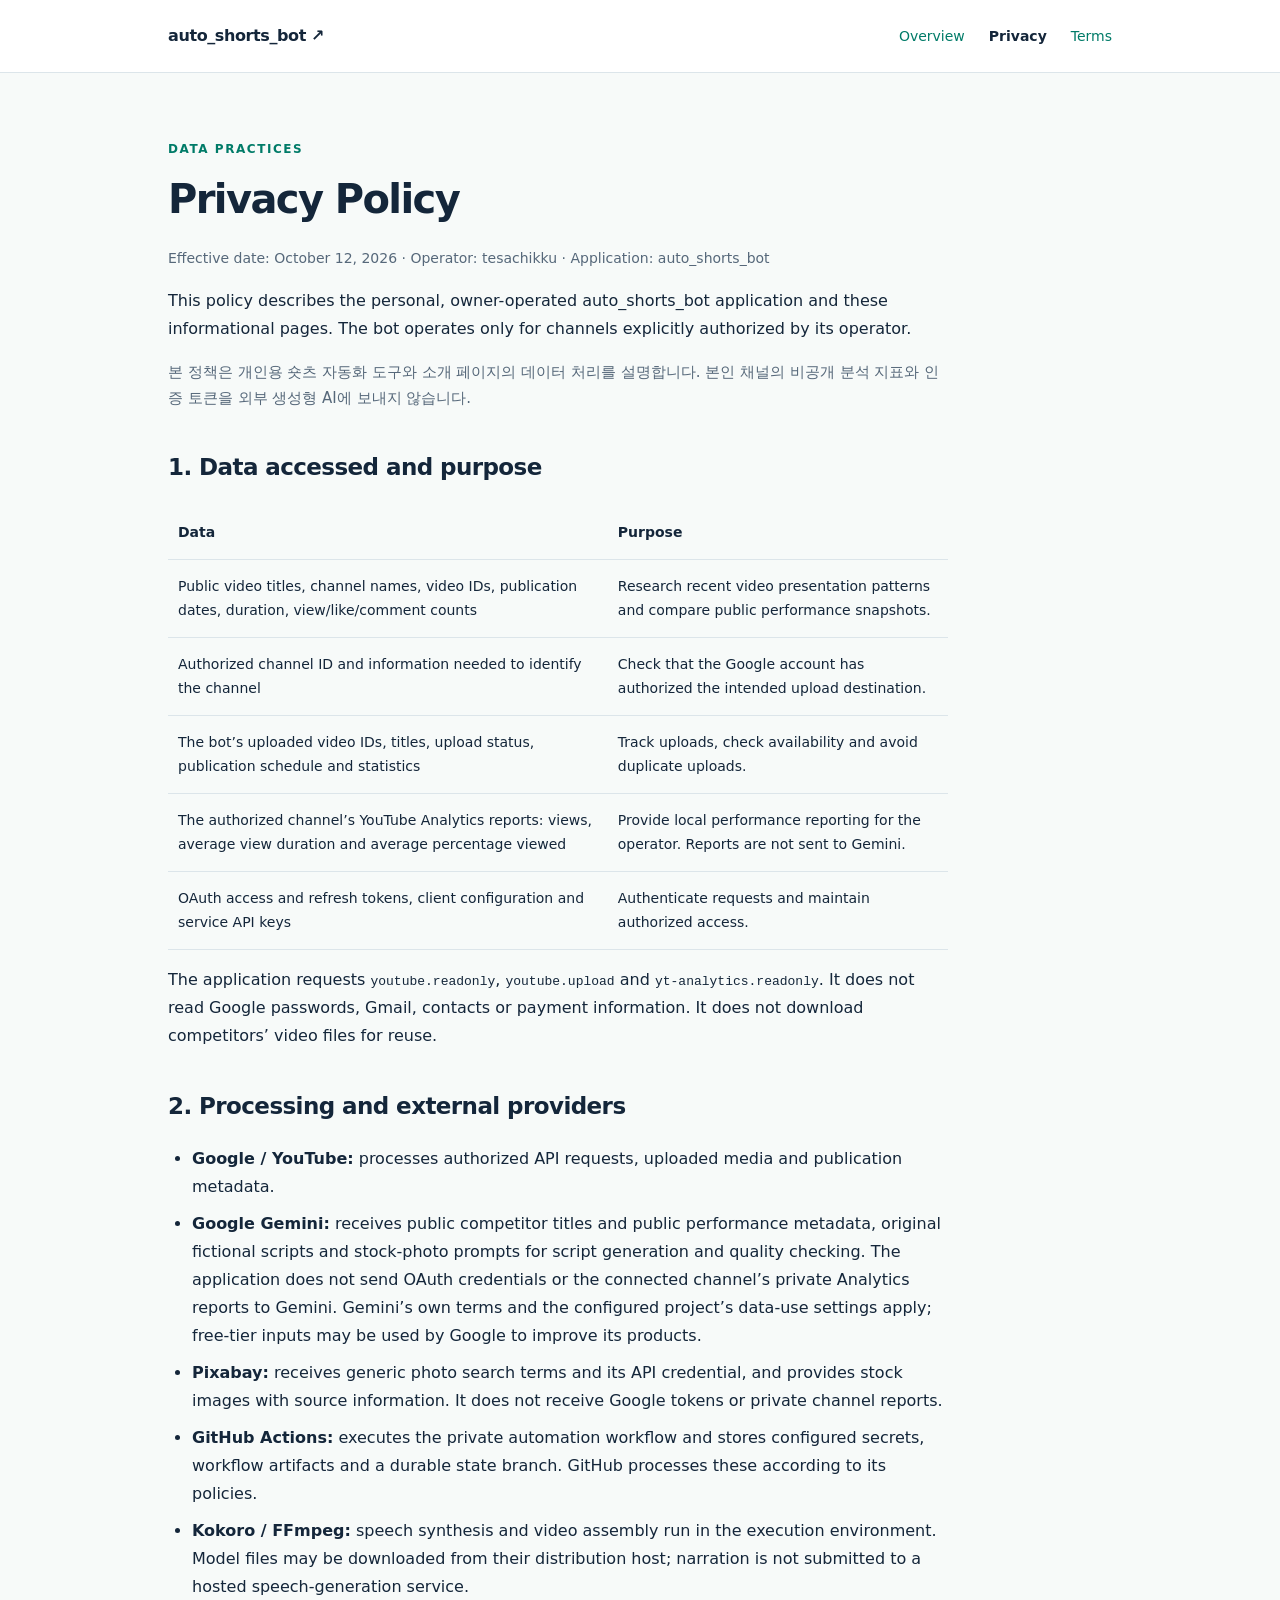
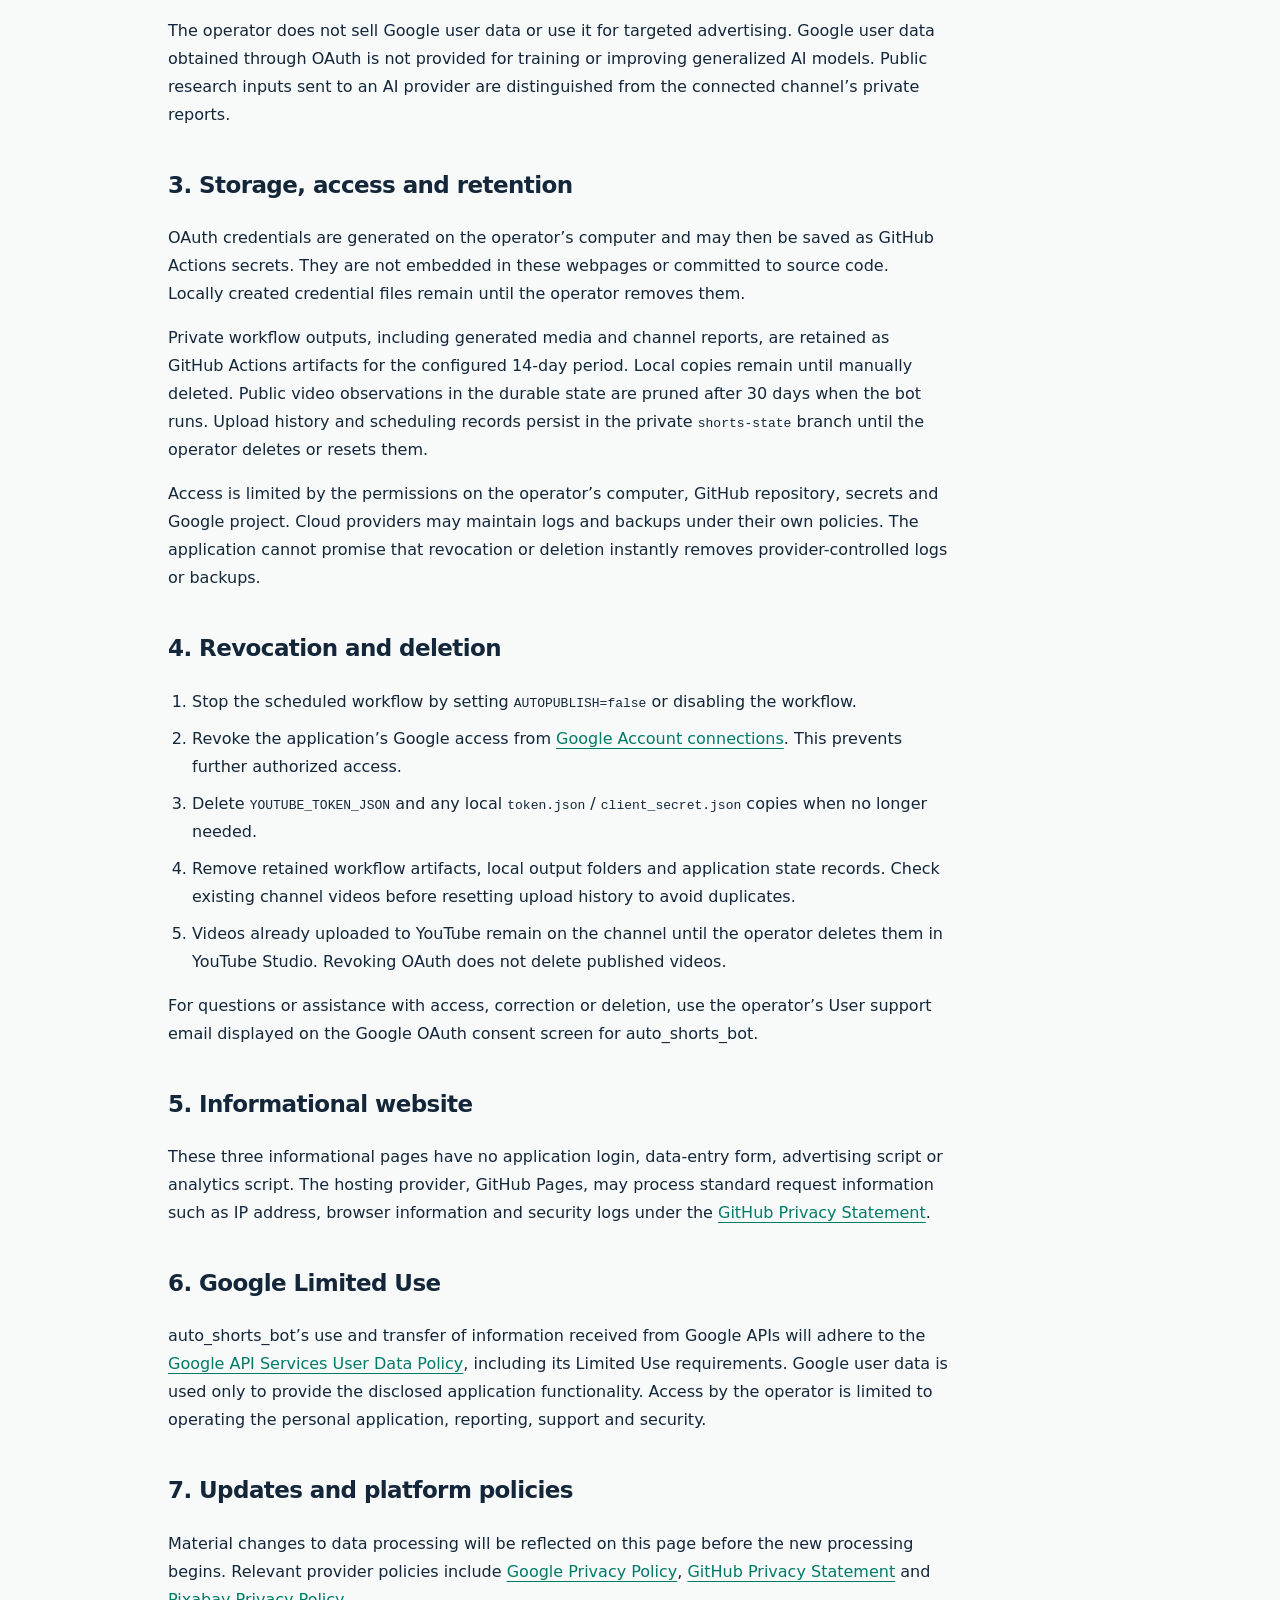
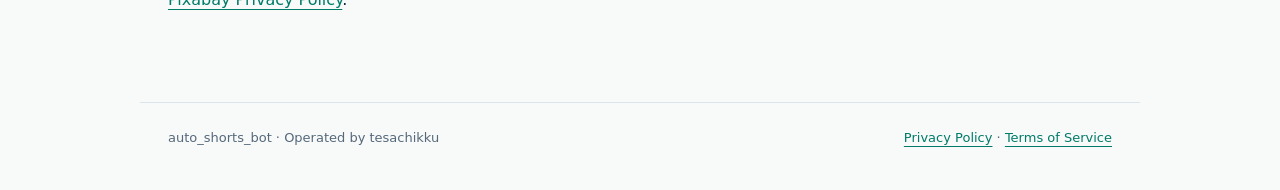
==== privacy.html @ 2e3d3d54 "Publish standalone homepage privacy policy and terms" ====
<!doctype html><html lang="en"><head><meta charset="utf-8"><meta name="viewport" content="width=device-width, initial-scale=1"><title>Privacy Policy | auto_shorts_bot</title><meta name="description" content="How auto_shorts_bot accesses, processes, stores, shares and deletes Google and YouTube data."><meta name="robots" content="noindex,follow"><link rel="canonical" href="https://tesachikku.github.io/auto-shorts-pages/privacy.html"><link rel="stylesheet" href="style.css"></head><body><header><div class="bar"><a class="brand" href="index.html">auto_shorts_bot<span aria-hidden="true"> ↗</span></a><nav aria-label="Main navigation"><a href="index.html">Overview</a><a href="privacy.html" aria-current="page">Privacy</a><a href="terms.html">Terms</a></nav></div></header><main><article class="doc"><div class="label">Data practices</div><h1>Privacy Policy</h1><p class="meta">Effective date: October 12, 2026 · Operator: tesachikku · Application: auto_shorts_bot</p><p>This policy describes the personal, owner-operated auto_shorts_bot application and these informational pages. The bot operates only for channels explicitly authorized by its operator.</p><p class="korean" lang="ko">본 정책은 개인용 숏츠 자동화 도구와 소개 페이지의 데이터 처리를 설명합니다. 본인 채널의 비공개 분석 지표와 인증 토큰을 외부 생성형 AI에 보내지 않습니다.</p><h2>1. Data accessed and purpose</h2><table><thead><tr><th>Data</th><th>Purpose</th></tr></thead><tbody><tr><td>Public video titles, channel names, video IDs, publication dates, duration, view/like/comment counts</td><td>Research recent video presentation patterns and compare public performance snapshots.</td></tr><tr><td>Authorized channel ID and information needed to identify the channel</td><td>Check that the Google account has authorized the intended upload destination.</td></tr><tr><td>The bot’s uploaded video IDs, titles, upload status, publication schedule and statistics</td><td>Track uploads, check availability and avoid duplicate uploads.</td></tr><tr><td>The authorized channel’s YouTube Analytics reports: views, average view duration and average percentage viewed</td><td>Provide local performance reporting for the operator. Reports are not sent to Gemini.</td></tr><tr><td>OAuth access and refresh tokens, client configuration and service API keys</td><td>Authenticate requests and maintain authorized access.</td></tr></tbody></table><p>The application requests <code>youtube.readonly</code>, <code>youtube.upload</code> and <code>yt-analytics.readonly</code>. It does not read Google passwords, Gmail, contacts or payment information. It does not download competitors’ video files for reuse.</p><h2>2. Processing and external providers</h2><ul><li><strong>Google / YouTube:</strong> processes authorized API requests, uploaded media and publication metadata.</li><li><strong>Google Gemini:</strong> receives public competitor titles and public performance metadata, original fictional scripts and stock-photo prompts for script generation and quality checking. The application does not send OAuth credentials or the connected channel’s private Analytics reports to Gemini. Gemini’s own terms and the configured project’s data-use settings apply; free-tier inputs may be used by Google to improve its products.</li><li><strong>Pixabay:</strong> receives generic photo search terms and its API credential, and provides stock images with source information. It does not receive Google tokens or private channel reports.</li><li><strong>GitHub Actions:</strong> executes the private automation workflow and stores configured secrets, workflow artifacts and a durable state branch. GitHub processes these according to its policies.</li><li><strong>Kokoro / FFmpeg:</strong> speech synthesis and video assembly run in the execution environment. Model files may be downloaded from their distribution host; narration is not submitted to a hosted speech-generation service.</li></ul><p>The operator does not sell Google user data or use it for targeted advertising. Google user data obtained through OAuth is not provided for training or improving generalized AI models. Public research inputs sent to an AI provider are distinguished from the connected channel’s private reports.</p><h2>3. Storage, access and retention</h2><p>OAuth credentials are generated on the operator’s computer and may then be saved as GitHub Actions secrets. They are not embedded in these webpages or committed to source code. Locally created credential files remain until the operator removes them.</p><p>Private workflow outputs, including generated media and channel reports, are retained as GitHub Actions artifacts for the configured 14-day period. Local copies remain until manually deleted. Public video observations in the durable state are pruned after 30 days when the bot runs. Upload history and scheduling records persist in the private <code>shorts-state</code> branch until the operator deletes or resets them.</p><p>Access is limited by the permissions on the operator’s computer, GitHub repository, secrets and Google project. Cloud providers may maintain logs and backups under their own policies. The application cannot promise that revocation or deletion instantly removes provider-controlled logs or backups.</p><h2>4. Revocation and deletion</h2><ol><li>Stop the scheduled workflow by setting <code>AUTOPUBLISH=false</code> or disabling the workflow.</li><li>Revoke the application’s Google access from <a href="https://myaccount.google.com/connections">Google Account connections</a>. This prevents further authorized access.</li><li>Delete <code>YOUTUBE_TOKEN_JSON</code> and any local <code>token.json</code> / <code>client_secret.json</code> copies when no longer needed.</li><li>Remove retained workflow artifacts, local output folders and application state records. Check existing channel videos before resetting upload history to avoid duplicates.</li><li>Videos already uploaded to YouTube remain on the channel until the operator deletes them in YouTube Studio. Revoking OAuth does not delete published videos.</li></ol><p>For questions or assistance with access, correction or deletion, use the operator’s User support email displayed on the Google OAuth consent screen for auto_shorts_bot.</p><h2>5. Informational website</h2><p>These three informational pages have no application login, data-entry form, advertising script or analytics script. The hosting provider, GitHub Pages, may process standard request information such as IP address, browser information and security logs under the <a href="https://docs.github.com/en/site-policy/privacy-policies/github-general-privacy-statement">GitHub Privacy Statement</a>.</p><h2>6. Google Limited Use</h2><p>auto_shorts_bot’s use and transfer of information received from Google APIs will adhere to the <a href="https://developers.google.com/terms/api-services-user-data-policy">Google API Services User Data Policy</a>, including its Limited Use requirements. Google user data is used only to provide the disclosed application functionality. Access by the operator is limited to operating the personal application, reporting, support and security.</p><h2>7. Updates and platform policies</h2><p>Material changes to data processing will be reflected on this page before the new processing begins. Relevant provider policies include <a href="https://policies.google.com/privacy">Google Privacy Policy</a>, <a href="https://docs.github.com/en/site-policy/privacy-policies/github-general-privacy-statement">GitHub Privacy Statement</a> and <a href="https://pixabay.com/service/privacy/">Pixabay Privacy Policy</a>.</p></article></main><footer><span>auto_shorts_bot · Operated by tesachikku</span><span><a href="privacy.html">Privacy Policy</a> · <a href="terms.html">Terms of Service</a></span></footer></body></html>
---- style.css ----
:root{color-scheme:light;--ink:#14263a;--muted:#56687a;--line:#dce5ea;--accent:#007b68;--bg:#f7faf9}*{box-sizing:border-box}body{margin:0;font-family:Inter,system-ui,-apple-system,BlinkMacSystemFont,"Segoe UI",sans-serif;color:var(--ink);background:var(--bg);line-height:1.75}a{color:var(--accent);text-underline-offset:4px}a:focus-visible{outline:3px solid #007b68;outline-offset:5px}header{border-bottom:1px solid var(--line);background:white}.bar{max-width:1000px;margin:auto;padding:22px 28px;display:flex;align-items:center;gap:28px;justify-content:space-between}.brand{font-weight:760;letter-spacing:-.025em;text-decoration:none;color:var(--ink)}nav{display:flex;flex-wrap:wrap;gap:24px;font-size:14px}nav a{text-decoration:none}nav a[aria-current=page]{font-weight:750;color:var(--ink)}main{max-width:1000px;margin:auto;padding:66px 28px 72px}.label{color:var(--accent);font-size:12px;letter-spacing:.13em;text-transform:uppercase;font-weight:750}h1{font-size:clamp(32px,5vw,54px);line-height:1.15;letter-spacing:-.04em;margin:16px 0 24px}h2{font-size:23px;letter-spacing:-.025em;margin-top:36px}h3{font-size:18px;margin:0 0 12px}.lede{max-width:740px;font-size:20px;color:var(--muted)}.panel{background:white;border:1px solid var(--line);border-radius:18px;padding:28px;margin-top:30px}.grid{display:grid;grid-template-columns:repeat(3,1fr);gap:20px;margin-top:30px}.grid .panel{margin:0}.step{font-family:ui-monospace,monospace;font-size:12px;color:var(--accent);margin-bottom:18px}.doc{max-width:780px}.doc h1{font-size:40px}.meta{font-size:14px;color:var(--muted)}.note{border-left:3px solid var(--accent);padding-left:18px;color:var(--muted)}.actions{display:flex;gap:24px;flex-wrap:wrap;margin-top:26px}table{border-collapse:collapse;width:100%;font-size:14px}th,td{text-align:left;vertical-align:top;padding:14px 10px;border-bottom:1px solid var(--line)}th{font-weight:700}ul,ol{padding-left:24px}li{margin:9px 0}footer{border-top:1px solid var(--line);max-width:1000px;margin:auto;padding:24px 28px 40px;color:var(--muted);font-size:13px;display:flex;justify-content:space-between;gap:24px;flex-wrap:wrap}.korean{font-size:15px;color:var(--muted)}@media(max-width:660px){.bar{align-items:flex-start;flex-direction:column;gap:12px}main{padding-top:38px}.grid{grid-template-columns:1fr}.panel{padding:22px}.lede{font-size:18px}table{font-size:12px}th,td{padding:12px 6px}}
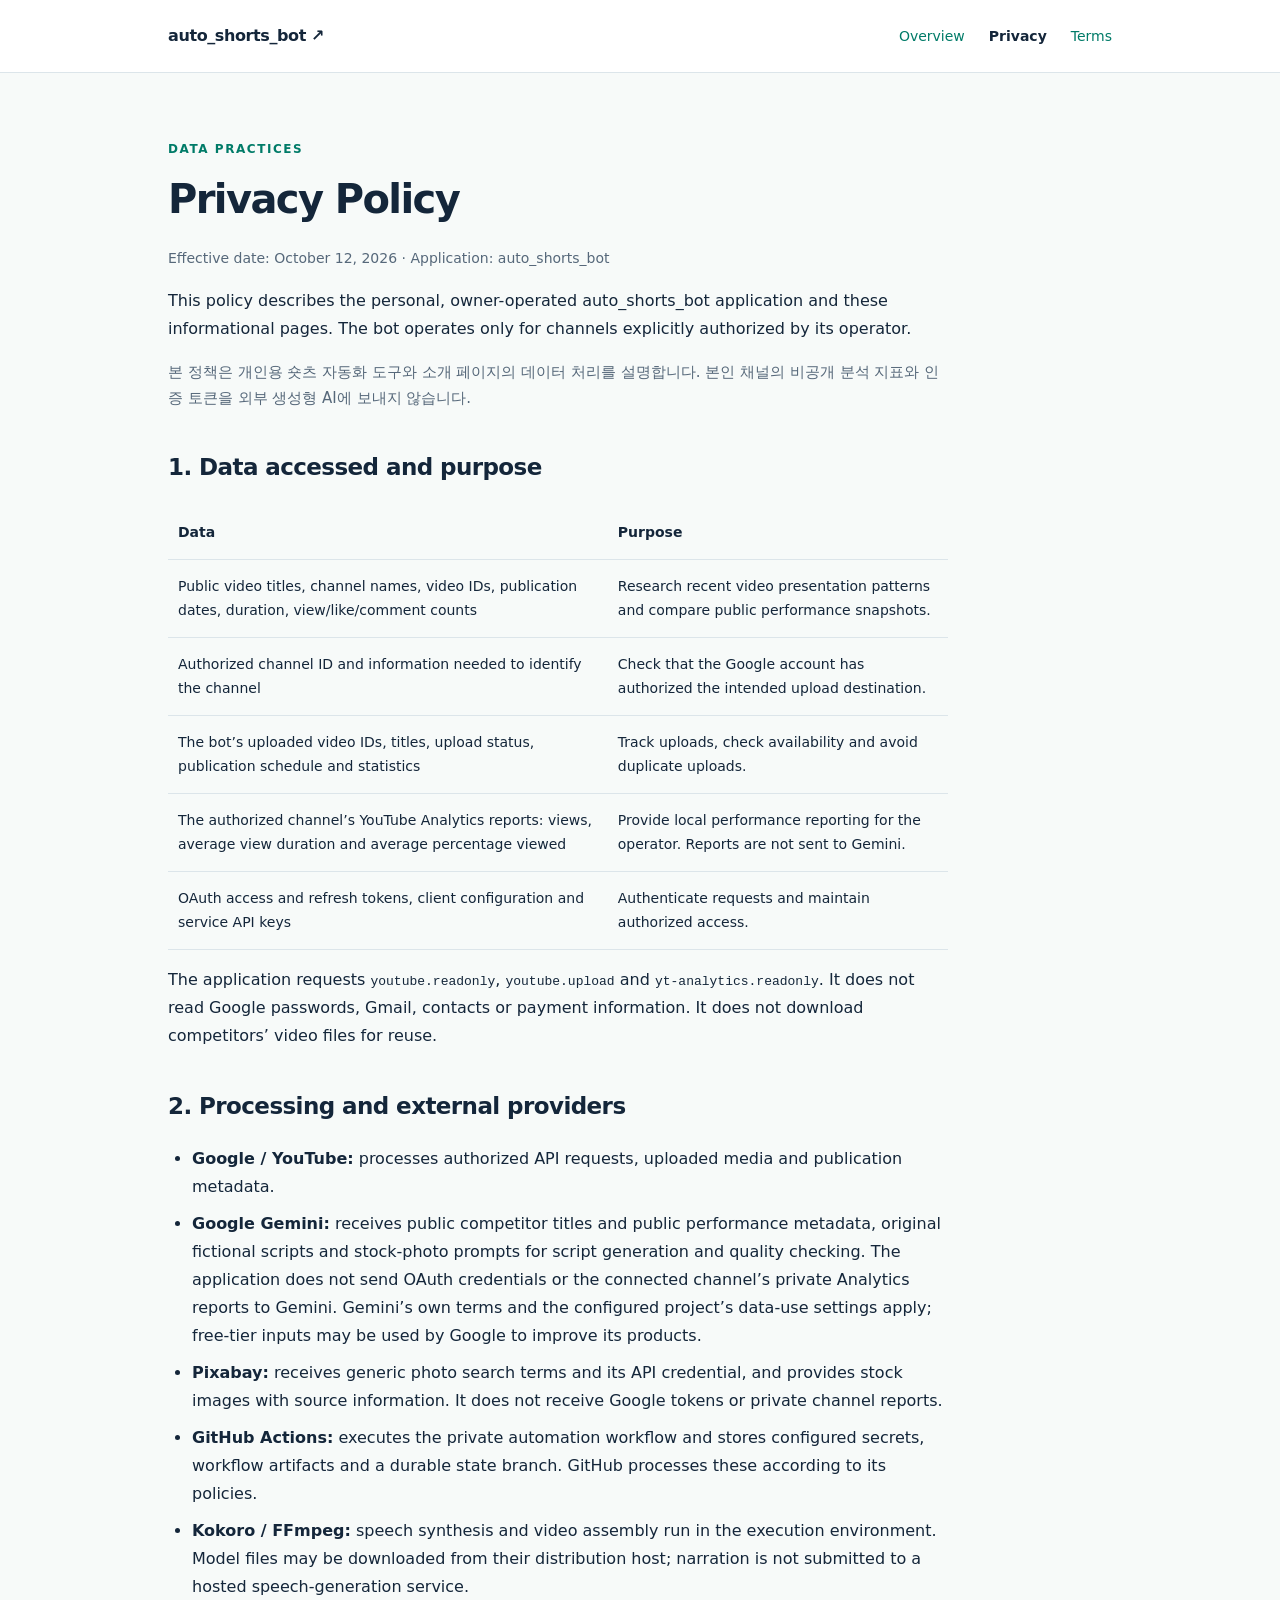
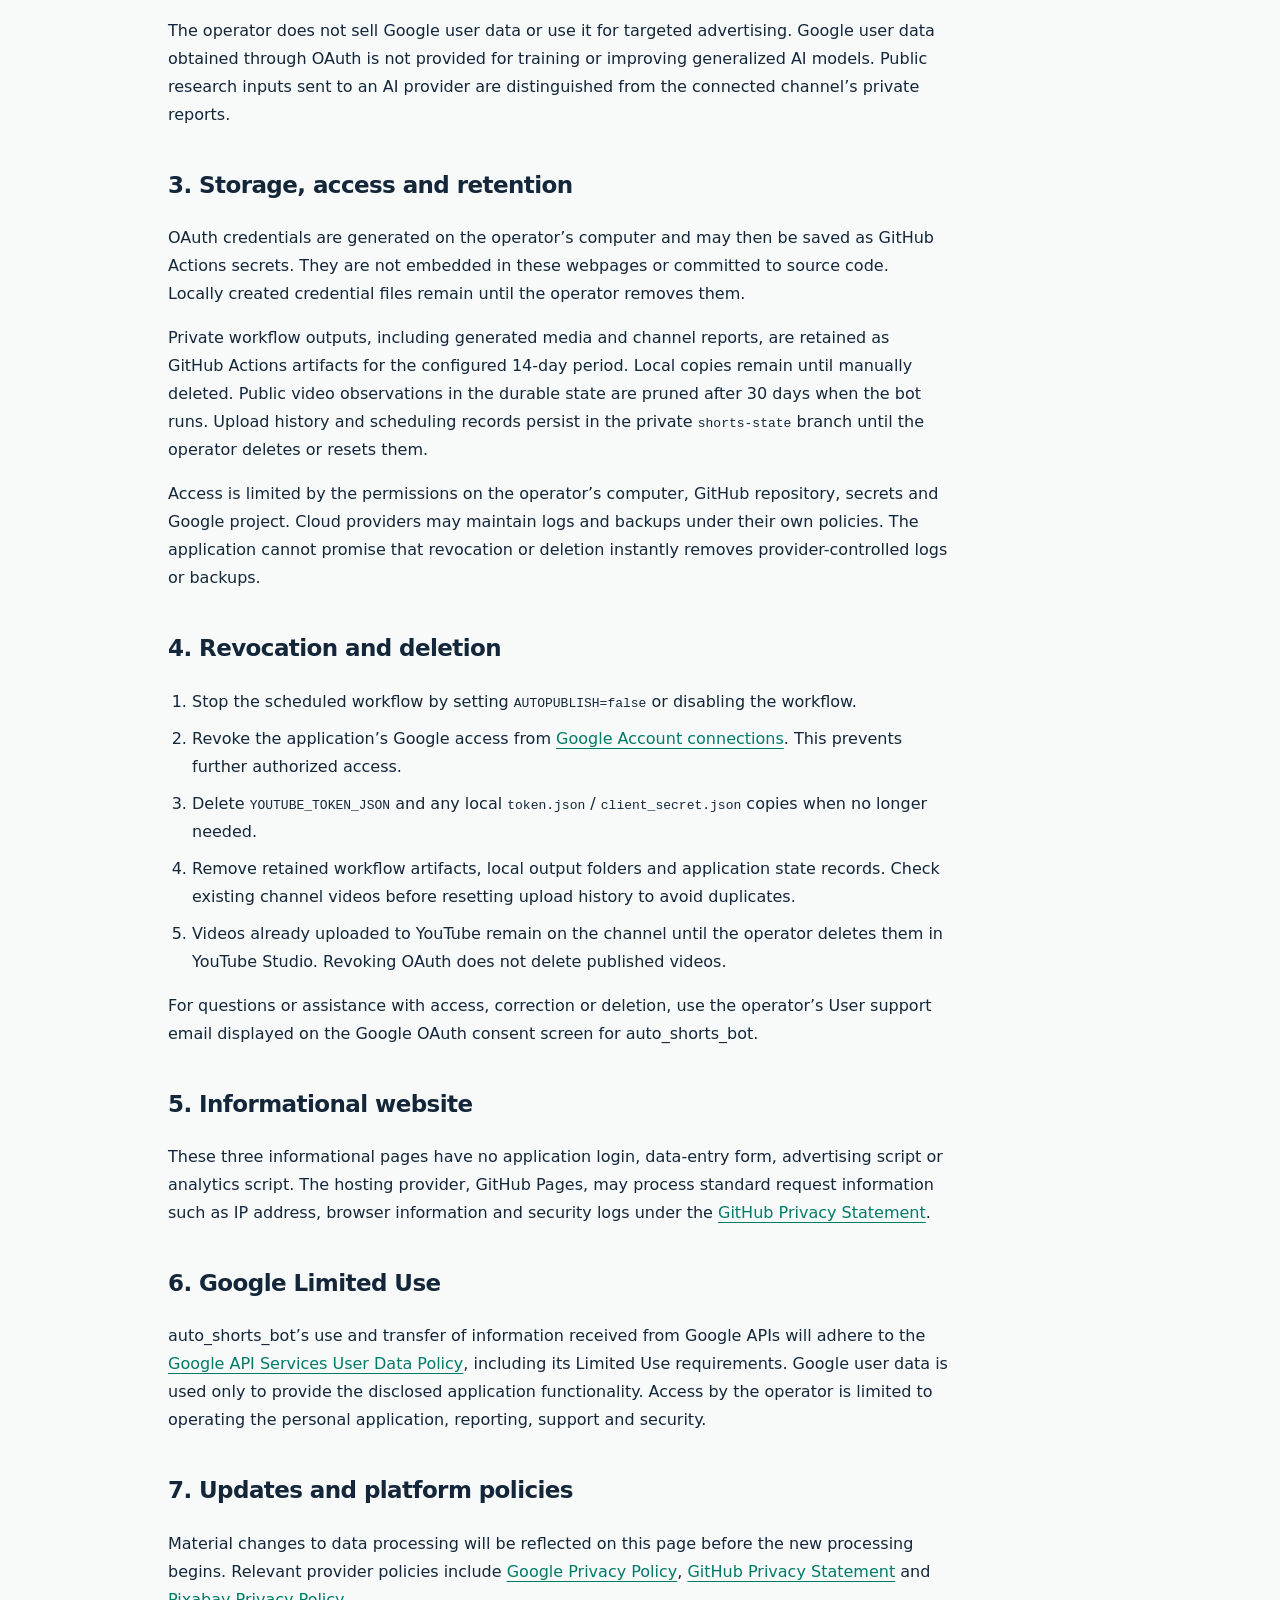
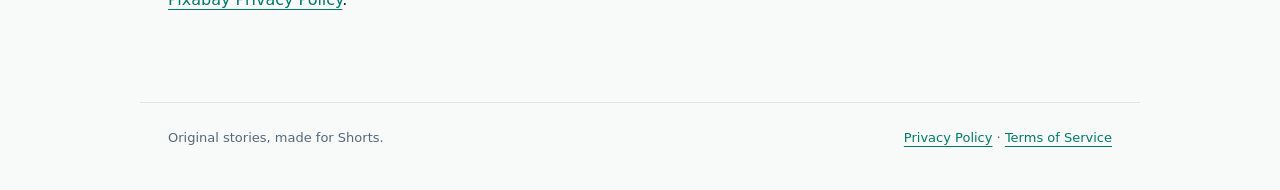
==== commit cb440f81: "Replace account handle with simple editorial branding" ====
--- a/privacy.html
+++ b/privacy.html
@@ -1 +1 @@
-<!doctype html><html lang="en"><head><meta charset="utf-8"><meta name="viewport" content="width=device-width, initial-scale=1"><title>Privacy Policy | auto_shorts_bot</title><meta name="description" content="How auto_shorts_bot accesses, processes, stores, shares and deletes Google and YouTube data."><meta name="robots" content="noindex,follow"><link rel="canonical" href="https://tesachikku.github.io/auto-shorts-pages/privacy.html"><link rel="stylesheet" href="style.css"></head><body><header><div class="bar"><a class="brand" href="index.html">auto_shorts_bot<span aria-hidden="true"> ↗</span></a><nav aria-label="Main navigation"><a href="index.html">Overview</a><a href="privacy.html" aria-current="page">Privacy</a><a href="terms.html">Terms</a></nav></div></header><main><article class="doc"><div class="label">Data practices</div><h1>Privacy Policy</h1><p class="meta">Effective date: October 12, 2026 · Operator: tesachikku · Application: auto_shorts_bot</p><p>This policy describes the personal, owner-operated auto_shorts_bot application and these informational pages. The bot operates only for channels explicitly authorized by its operator.</p><p class="korean" lang="ko">본 정책은 개인용 숏츠 자동화 도구와 소개 페이지의 데이터 처리를 설명합니다. 본인 채널의 비공개 분석 지표와 인증 토큰을 외부 생성형 AI에 보내지 않습니다.</p><h2>1. Data accessed and purpose</h2><table><thead><tr><th>Data</th><th>Purpose</th></tr></thead><tbody><tr><td>Public video titles, channel names, video IDs, publication dates, duration, view/like/comment counts</td><td>Research recent video presentation patterns and compare public performance snapshots.</td></tr><tr><td>Authorized channel ID and information needed to identify the channel</td><td>Check that the Google account has authorized the intended upload destination.</td></tr><tr><td>The bot’s uploaded video IDs, titles, upload status, publication schedule and statistics</td><td>Track uploads, check availability and avoid duplicate uploads.</td></tr><tr><td>The authorized channel’s YouTube Analytics reports: views, average view duration and average percentage viewed</td><td>Provide local performance reporting for the operator. Reports are not sent to Gemini.</td></tr><tr><td>OAuth access and refresh tokens, client configuration and service API keys</td><td>Authenticate requests and maintain authorized access.</td></tr></tbody></table><p>The application requests <code>youtube.readonly</code>, <code>youtube.upload</code> and <code>yt-analytics.readonly</code>. It does not read Google passwords, Gmail, contacts or payment information. It does not download competitors’ video files for reuse.</p><h2>2. Processing and external providers</h2><ul><li><strong>Google / YouTube:</strong> processes authorized API requests, uploaded media and publication metadata.</li><li><strong>Google Gemini:</strong> receives public competitor titles and public performance metadata, original fictional scripts and stock-photo prompts for script generation and quality checking. The application does not send OAuth credentials or the connected channel’s private Analytics reports to Gemini. Gemini’s own terms and the configured project’s data-use settings apply; free-tier inputs may be used by Google to improve its products.</li><li><strong>Pixabay:</strong> receives generic photo search terms and its API credential, and provides stock images with source information. It does not receive Google tokens or private channel reports.</li><li><strong>GitHub Actions:</strong> executes the private automation workflow and stores configured secrets, workflow artifacts and a durable state branch. GitHub processes these according to its policies.</li><li><strong>Kokoro / FFmpeg:</strong> speech synthesis and video assembly run in the execution environment. Model files may be downloaded from their distribution host; narration is not submitted to a hosted speech-generation service.</li></ul><p>The operator does not sell Google user data or use it for targeted advertising. Google user data obtained through OAuth is not provided for training or improving generalized AI models. Public research inputs sent to an AI provider are distinguished from the connected channel’s private reports.</p><h2>3. Storage, access and retention</h2><p>OAuth credentials are generated on the operator’s computer and may then be saved as GitHub Actions secrets. They are not embedded in these webpages or committed to source code. Locally created credential files remain until the operator removes them.</p><p>Private workflow outputs, including generated media and channel reports, are retained as GitHub Actions artifacts for the configured 14-day period. Local copies remain until manually deleted. Public video observations in the durable state are pruned after 30 days when the bot runs. Upload history and scheduling records persist in the private <code>shorts-state</code> branch until the operator deletes or resets them.</p><p>Access is limited by the permissions on the operator’s computer, GitHub repository, secrets and Google project. Cloud providers may maintain logs and backups under their own policies. The application cannot promise that revocation or deletion instantly removes provider-controlled logs or backups.</p><h2>4. Revocation and deletion</h2><ol><li>Stop the scheduled workflow by setting <code>AUTOPUBLISH=false</code> or disabling the workflow.</li><li>Revoke the application’s Google access from <a href="https://myaccount.google.com/connections">Google Account connections</a>. This prevents further authorized access.</li><li>Delete <code>YOUTUBE_TOKEN_JSON</code> and any local <code>token.json</code> / <code>client_secret.json</code> copies when no longer needed.</li><li>Remove retained workflow artifacts, local output folders and application state records. Check existing channel videos before resetting upload history to avoid duplicates.</li><li>Videos already uploaded to YouTube remain on the channel until the operator deletes them in YouTube Studio. Revoking OAuth does not delete published videos.</li></ol><p>For questions or assistance with access, correction or deletion, use the operator’s User support email displayed on the Google OAuth consent screen for auto_shorts_bot.</p><h2>5. Informational website</h2><p>These three informational pages have no application login, data-entry form, advertising script or analytics script. The hosting provider, GitHub Pages, may process standard request information such as IP address, browser information and security logs under the <a href="https://docs.github.com/en/site-policy/privacy-policies/github-general-privacy-statement">GitHub Privacy Statement</a>.</p><h2>6. Google Limited Use</h2><p>auto_shorts_bot’s use and transfer of information received from Google APIs will adhere to the <a href="https://developers.google.com/terms/api-services-user-data-policy">Google API Services User Data Policy</a>, including its Limited Use requirements. Google user data is used only to provide the disclosed application functionality. Access by the operator is limited to operating the personal application, reporting, support and security.</p><h2>7. Updates and platform policies</h2><p>Material changes to data processing will be reflected on this page before the new processing begins. Relevant provider policies include <a href="https://policies.google.com/privacy">Google Privacy Policy</a>, <a href="https://docs.github.com/en/site-policy/privacy-policies/github-general-privacy-statement">GitHub Privacy Statement</a> and <a href="https://pixabay.com/service/privacy/">Pixabay Privacy Policy</a>.</p></article></main><footer><span>auto_shorts_bot · Operated by tesachikku</span><span><a href="privacy.html">Privacy Policy</a> · <a href="terms.html">Terms of Service</a></span></footer></body></html>+<!doctype html><html lang="en"><head><meta charset="utf-8"><meta name="viewport" content="width=device-width, initial-scale=1"><title>Privacy Policy | auto_shorts_bot</title><meta name="description" content="How auto_shorts_bot accesses, processes, stores, shares and deletes Google and YouTube data."><meta name="robots" content="noindex,follow"><link rel="canonical" href="https://tesachikku.github.io/auto-shorts-pages/privacy.html"><link rel="stylesheet" href="style.css"></head><body><header><div class="bar"><a class="brand" href="index.html">auto_shorts_bot<span aria-hidden="true"> ↗</span></a><nav aria-label="Main navigation"><a href="index.html">Overview</a><a href="privacy.html" aria-current="page">Privacy</a><a href="terms.html">Terms</a></nav></div></header><main><article class="doc"><div class="label">Data practices</div><h1>Privacy Policy</h1><p class="meta">Effective date: October 12, 2026 · Application: auto_shorts_bot</p><p>This policy describes the personal, owner-operated auto_shorts_bot application and these informational pages. The bot operates only for channels explicitly authorized by its operator.</p><p class="korean" lang="ko">본 정책은 개인용 숏츠 자동화 도구와 소개 페이지의 데이터 처리를 설명합니다. 본인 채널의 비공개 분석 지표와 인증 토큰을 외부 생성형 AI에 보내지 않습니다.</p><h2>1. Data accessed and purpose</h2><table><thead><tr><th>Data</th><th>Purpose</th></tr></thead><tbody><tr><td>Public video titles, channel names, video IDs, publication dates, duration, view/like/comment counts</td><td>Research recent video presentation patterns and compare public performance snapshots.</td></tr><tr><td>Authorized channel ID and information needed to identify the channel</td><td>Check that the Google account has authorized the intended upload destination.</td></tr><tr><td>The bot’s uploaded video IDs, titles, upload status, publication schedule and statistics</td><td>Track uploads, check availability and avoid duplicate uploads.</td></tr><tr><td>The authorized channel’s YouTube Analytics reports: views, average view duration and average percentage viewed</td><td>Provide local performance reporting for the operator. Reports are not sent to Gemini.</td></tr><tr><td>OAuth access and refresh tokens, client configuration and service API keys</td><td>Authenticate requests and maintain authorized access.</td></tr></tbody></table><p>The application requests <code>youtube.readonly</code>, <code>youtube.upload</code> and <code>yt-analytics.readonly</code>. It does not read Google passwords, Gmail, contacts or payment information. It does not download competitors’ video files for reuse.</p><h2>2. Processing and external providers</h2><ul><li><strong>Google / YouTube:</strong> processes authorized API requests, uploaded media and publication metadata.</li><li><strong>Google Gemini:</strong> receives public competitor titles and public performance metadata, original fictional scripts and stock-photo prompts for script generation and quality checking. The application does not send OAuth credentials or the connected channel’s private Analytics reports to Gemini. Gemini’s own terms and the configured project’s data-use settings apply; free-tier inputs may be used by Google to improve its products.</li><li><strong>Pixabay:</strong> receives generic photo search terms and its API credential, and provides stock images with source information. It does not receive Google tokens or private channel reports.</li><li><strong>GitHub Actions:</strong> executes the private automation workflow and stores configured secrets, workflow artifacts and a durable state branch. GitHub processes these according to its policies.</li><li><strong>Kokoro / FFmpeg:</strong> speech synthesis and video assembly run in the execution environment. Model files may be downloaded from their distribution host; narration is not submitted to a hosted speech-generation service.</li></ul><p>The operator does not sell Google user data or use it for targeted advertising. Google user data obtained through OAuth is not provided for training or improving generalized AI models. Public research inputs sent to an AI provider are distinguished from the connected channel’s private reports.</p><h2>3. Storage, access and retention</h2><p>OAuth credentials are generated on the operator’s computer and may then be saved as GitHub Actions secrets. They are not embedded in these webpages or committed to source code. Locally created credential files remain until the operator removes them.</p><p>Private workflow outputs, including generated media and channel reports, are retained as GitHub Actions artifacts for the configured 14-day period. Local copies remain until manually deleted. Public video observations in the durable state are pruned after 30 days when the bot runs. Upload history and scheduling records persist in the private <code>shorts-state</code> branch until the operator deletes or resets them.</p><p>Access is limited by the permissions on the operator’s computer, GitHub repository, secrets and Google project. Cloud providers may maintain logs and backups under their own policies. The application cannot promise that revocation or deletion instantly removes provider-controlled logs or backups.</p><h2>4. Revocation and deletion</h2><ol><li>Stop the scheduled workflow by setting <code>AUTOPUBLISH=false</code> or disabling the workflow.</li><li>Revoke the application’s Google access from <a href="https://myaccount.google.com/connections">Google Account connections</a>. This prevents further authorized access.</li><li>Delete <code>YOUTUBE_TOKEN_JSON</code> and any local <code>token.json</code> / <code>client_secret.json</code> copies when no longer needed.</li><li>Remove retained workflow artifacts, local output folders and application state records. Check existing channel videos before resetting upload history to avoid duplicates.</li><li>Videos already uploaded to YouTube remain on the channel until the operator deletes them in YouTube Studio. Revoking OAuth does not delete published videos.</li></ol><p>For questions or assistance with access, correction or deletion, use the operator’s User support email displayed on the Google OAuth consent screen for auto_shorts_bot.</p><h2>5. Informational website</h2><p>These three informational pages have no application login, data-entry form, advertising script or analytics script. The hosting provider, GitHub Pages, may process standard request information such as IP address, browser information and security logs under the <a href="https://docs.github.com/en/site-policy/privacy-policies/github-general-privacy-statement">GitHub Privacy Statement</a>.</p><h2>6. Google Limited Use</h2><p>auto_shorts_bot’s use and transfer of information received from Google APIs will adhere to the <a href="https://developers.google.com/terms/api-services-user-data-policy">Google API Services User Data Policy</a>, including its Limited Use requirements. Google user data is used only to provide the disclosed application functionality. Access by the operator is limited to operating the personal application, reporting, support and security.</p><h2>7. Updates and platform policies</h2><p>Material changes to data processing will be reflected on this page before the new processing begins. Relevant provider policies include <a href="https://policies.google.com/privacy">Google Privacy Policy</a>, <a href="https://docs.github.com/en/site-policy/privacy-policies/github-general-privacy-statement">GitHub Privacy Statement</a> and <a href="https://pixabay.com/service/privacy/">Pixabay Privacy Policy</a>.</p></article></main><footer><span>Original stories, made for Shorts.</span><span><a href="privacy.html">Privacy Policy</a> · <a href="terms.html">Terms of Service</a></span></footer></body></html>
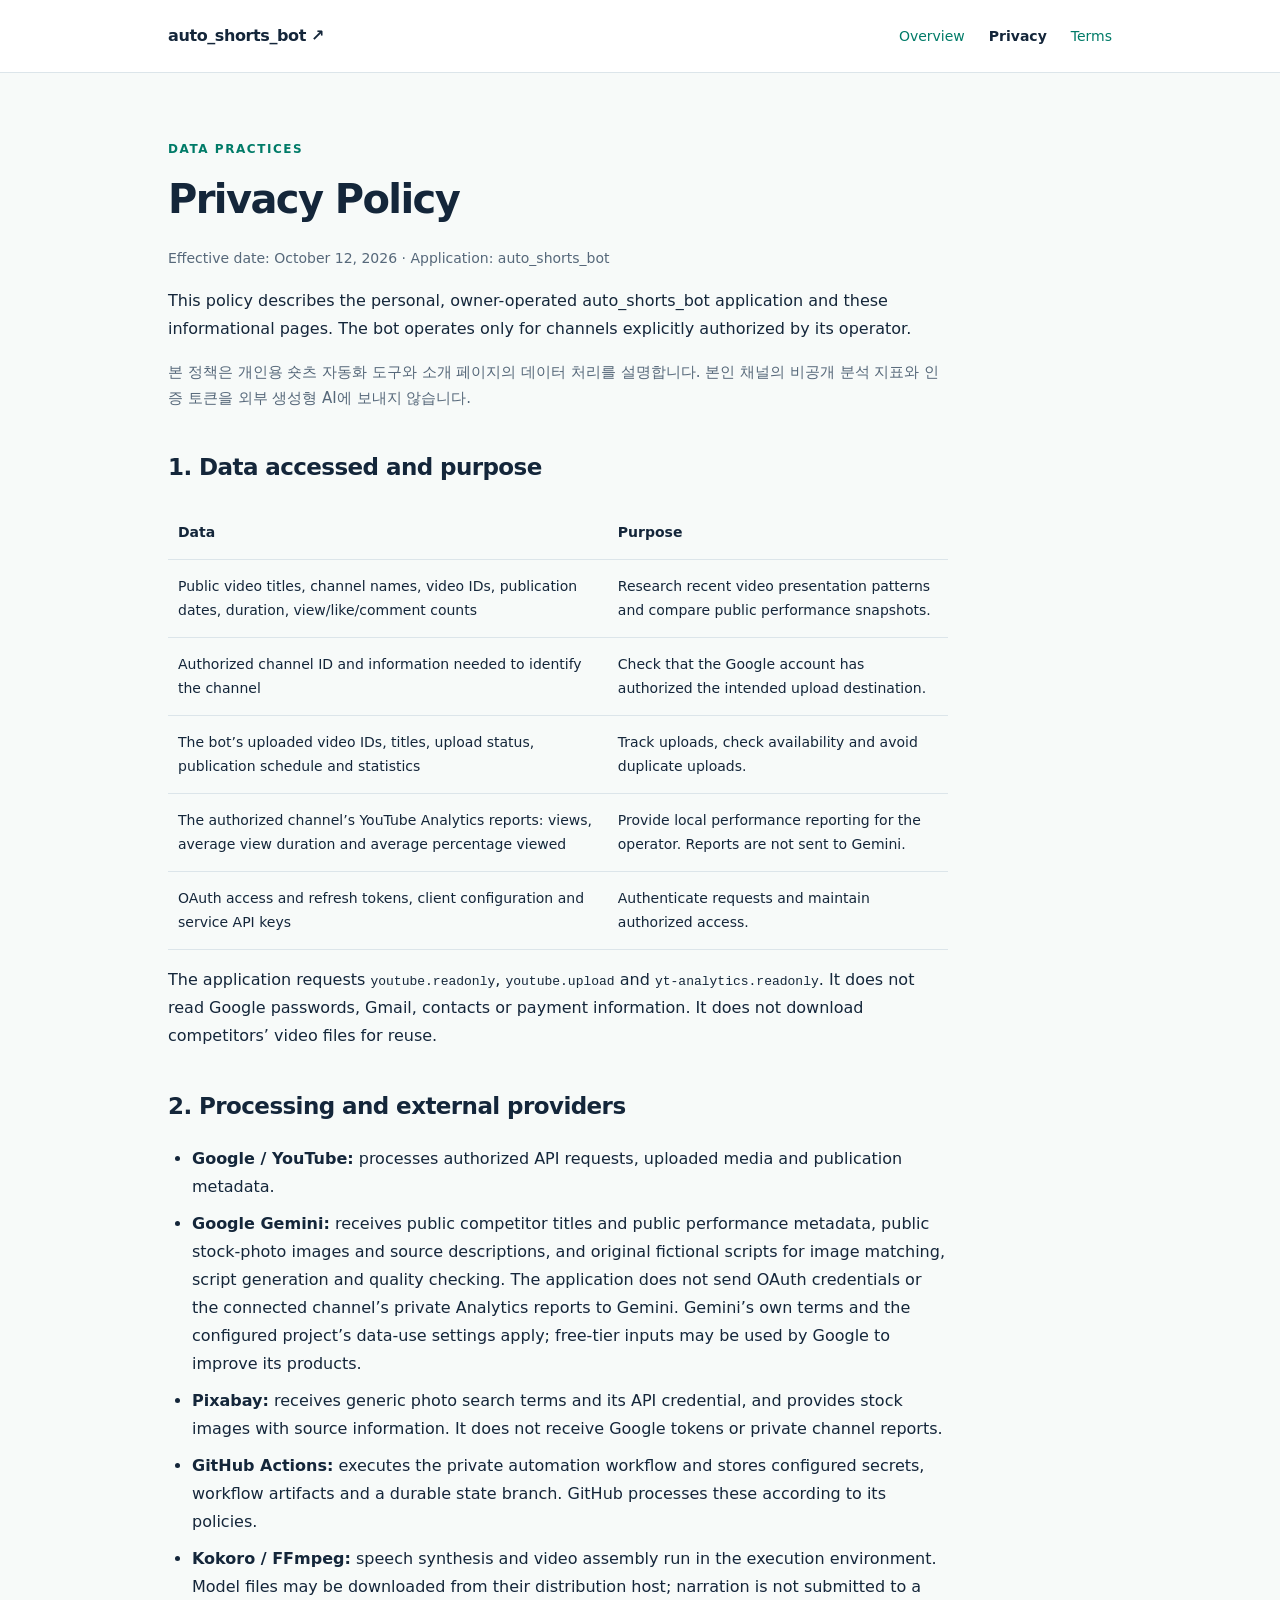
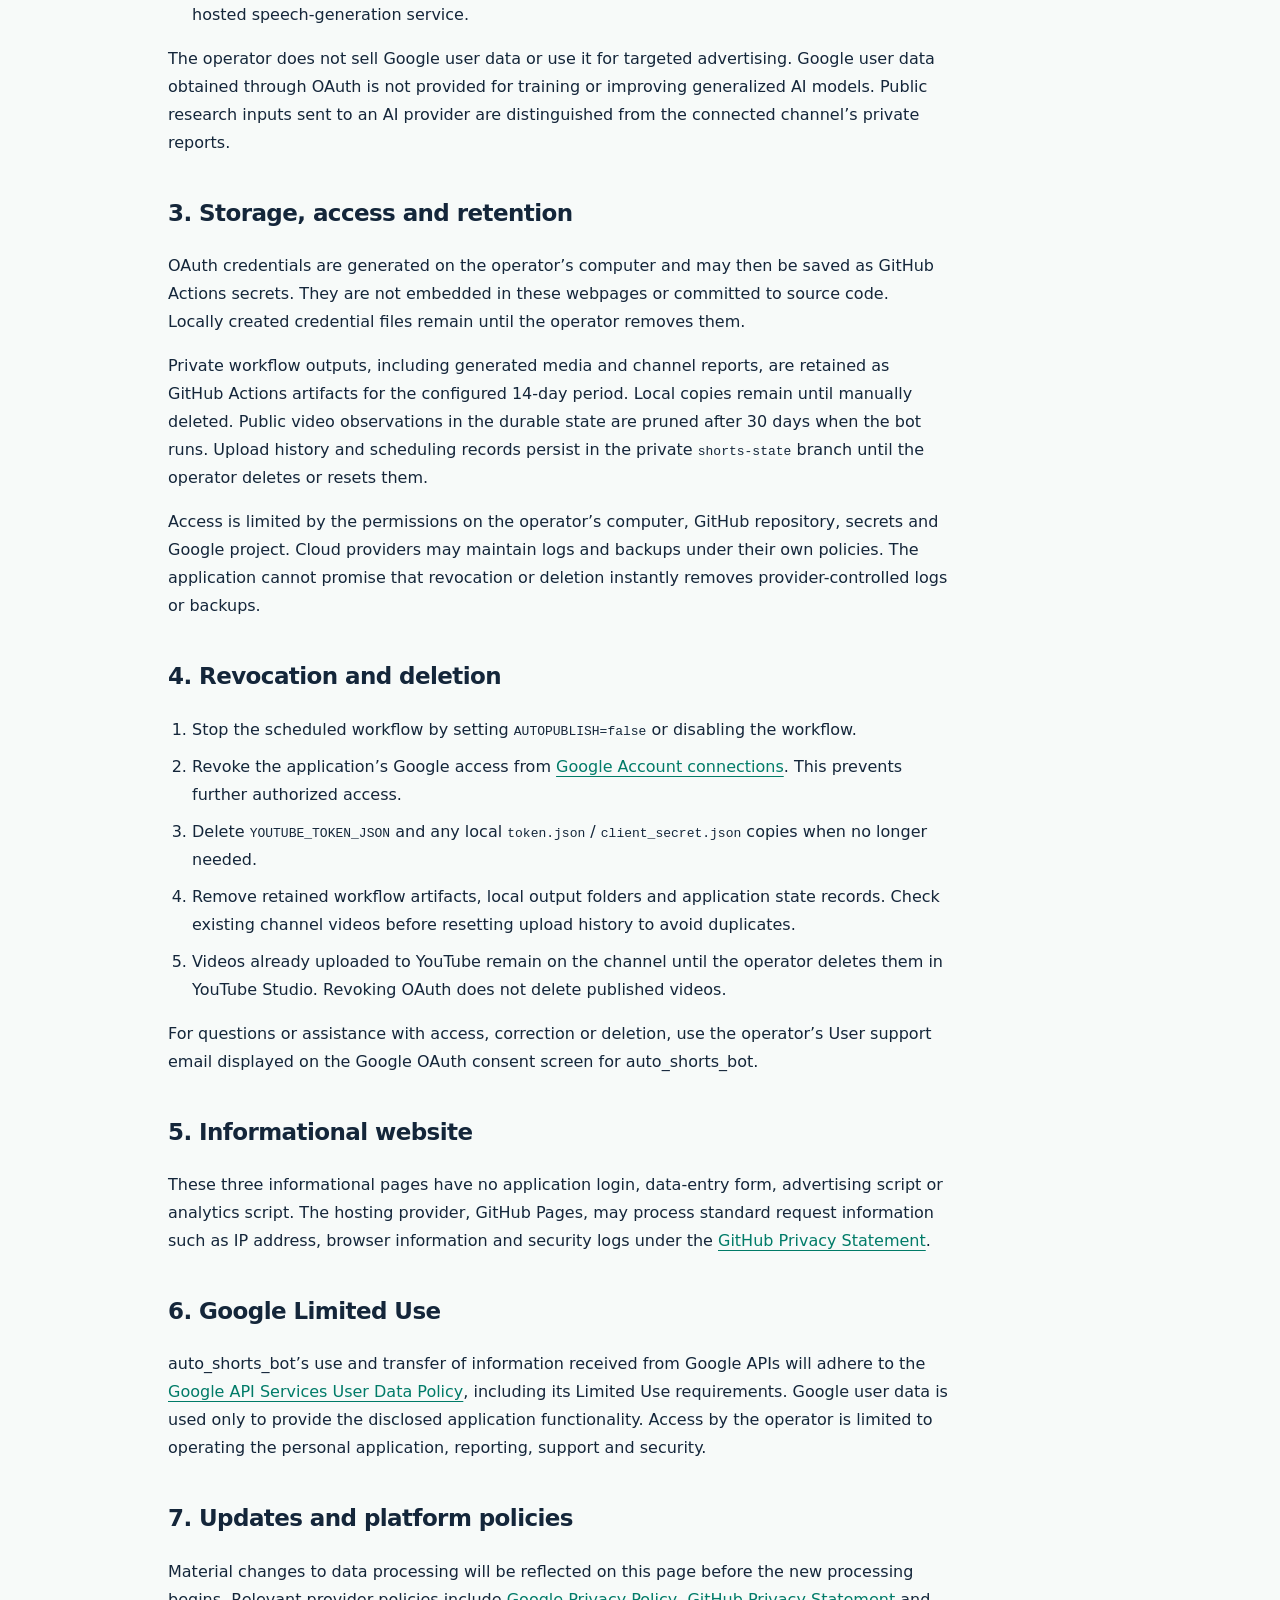
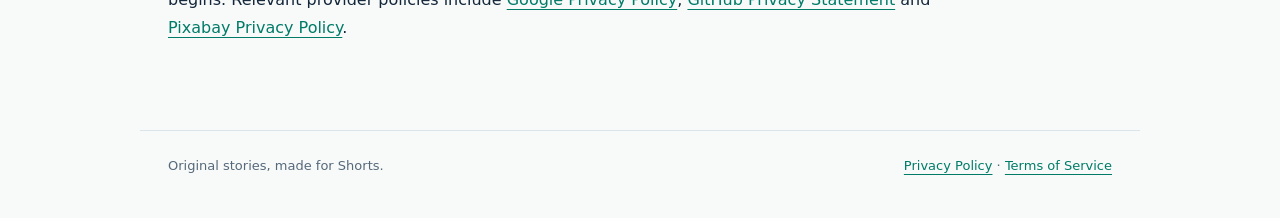
==== commit 1fc2efdc: "Describe public stock-image inspection used by the production workflow" ====
--- a/privacy.html
+++ b/privacy.html
@@ -1 +1 @@
-<!doctype html><html lang="en"><head><meta charset="utf-8"><meta name="viewport" content="width=device-width, initial-scale=1"><title>Privacy Policy | auto_shorts_bot</title><meta name="description" content="How auto_shorts_bot accesses, processes, stores, shares and deletes Google and YouTube data."><meta name="robots" content="noindex,follow"><link rel="canonical" href="https://tesachikku.github.io/auto-shorts-pages/privacy.html"><link rel="stylesheet" href="style.css"></head><body><header><div class="bar"><a class="brand" href="index.html">auto_shorts_bot<span aria-hidden="true"> ↗</span></a><nav aria-label="Main navigation"><a href="index.html">Overview</a><a href="privacy.html" aria-current="page">Privacy</a><a href="terms.html">Terms</a></nav></div></header><main><article class="doc"><div class="label">Data practices</div><h1>Privacy Policy</h1><p class="meta">Effective date: October 12, 2026 · Application: auto_shorts_bot</p><p>This policy describes the personal, owner-operated auto_shorts_bot application and these informational pages. The bot operates only for channels explicitly authorized by its operator.</p><p class="korean" lang="ko">본 정책은 개인용 숏츠 자동화 도구와 소개 페이지의 데이터 처리를 설명합니다. 본인 채널의 비공개 분석 지표와 인증 토큰을 외부 생성형 AI에 보내지 않습니다.</p><h2>1. Data accessed and purpose</h2><table><thead><tr><th>Data</th><th>Purpose</th></tr></thead><tbody><tr><td>Public video titles, channel names, video IDs, publication dates, duration, view/like/comment counts</td><td>Research recent video presentation patterns and compare public performance snapshots.</td></tr><tr><td>Authorized channel ID and information needed to identify the channel</td><td>Check that the Google account has authorized the intended upload destination.</td></tr><tr><td>The bot’s uploaded video IDs, titles, upload status, publication schedule and statistics</td><td>Track uploads, check availability and avoid duplicate uploads.</td></tr><tr><td>The authorized channel’s YouTube Analytics reports: views, average view duration and average percentage viewed</td><td>Provide local performance reporting for the operator. Reports are not sent to Gemini.</td></tr><tr><td>OAuth access and refresh tokens, client configuration and service API keys</td><td>Authenticate requests and maintain authorized access.</td></tr></tbody></table><p>The application requests <code>youtube.readonly</code>, <code>youtube.upload</code> and <code>yt-analytics.readonly</code>. It does not read Google passwords, Gmail, contacts or payment information. It does not download competitors’ video files for reuse.</p><h2>2. Processing and external providers</h2><ul><li><strong>Google / YouTube:</strong> processes authorized API requests, uploaded media and publication metadata.</li><li><strong>Google Gemini:</strong> receives public competitor titles and public performance metadata, original fictional scripts and stock-photo prompts for script generation and quality checking. The application does not send OAuth credentials or the connected channel’s private Analytics reports to Gemini. Gemini’s own terms and the configured project’s data-use settings apply; free-tier inputs may be used by Google to improve its products.</li><li><strong>Pixabay:</strong> receives generic photo search terms and its API credential, and provides stock images with source information. It does not receive Google tokens or private channel reports.</li><li><strong>GitHub Actions:</strong> executes the private automation workflow and stores configured secrets, workflow artifacts and a durable state branch. GitHub processes these according to its policies.</li><li><strong>Kokoro / FFmpeg:</strong> speech synthesis and video assembly run in the execution environment. Model files may be downloaded from their distribution host; narration is not submitted to a hosted speech-generation service.</li></ul><p>The operator does not sell Google user data or use it for targeted advertising. Google user data obtained through OAuth is not provided for training or improving generalized AI models. Public research inputs sent to an AI provider are distinguished from the connected channel’s private reports.</p><h2>3. Storage, access and retention</h2><p>OAuth credentials are generated on the operator’s computer and may then be saved as GitHub Actions secrets. They are not embedded in these webpages or committed to source code. Locally created credential files remain until the operator removes them.</p><p>Private workflow outputs, including generated media and channel reports, are retained as GitHub Actions artifacts for the configured 14-day period. Local copies remain until manually deleted. Public video observations in the durable state are pruned after 30 days when the bot runs. Upload history and scheduling records persist in the private <code>shorts-state</code> branch until the operator deletes or resets them.</p><p>Access is limited by the permissions on the operator’s computer, GitHub repository, secrets and Google project. Cloud providers may maintain logs and backups under their own policies. The application cannot promise that revocation or deletion instantly removes provider-controlled logs or backups.</p><h2>4. Revocation and deletion</h2><ol><li>Stop the scheduled workflow by setting <code>AUTOPUBLISH=false</code> or disabling the workflow.</li><li>Revoke the application’s Google access from <a href="https://myaccount.google.com/connections">Google Account connections</a>. This prevents further authorized access.</li><li>Delete <code>YOUTUBE_TOKEN_JSON</code> and any local <code>token.json</code> / <code>client_secret.json</code> copies when no longer needed.</li><li>Remove retained workflow artifacts, local output folders and application state records. Check existing channel videos before resetting upload history to avoid duplicates.</li><li>Videos already uploaded to YouTube remain on the channel until the operator deletes them in YouTube Studio. Revoking OAuth does not delete published videos.</li></ol><p>For questions or assistance with access, correction or deletion, use the operator’s User support email displayed on the Google OAuth consent screen for auto_shorts_bot.</p><h2>5. Informational website</h2><p>These three informational pages have no application login, data-entry form, advertising script or analytics script. The hosting provider, GitHub Pages, may process standard request information such as IP address, browser information and security logs under the <a href="https://docs.github.com/en/site-policy/privacy-policies/github-general-privacy-statement">GitHub Privacy Statement</a>.</p><h2>6. Google Limited Use</h2><p>auto_shorts_bot’s use and transfer of information received from Google APIs will adhere to the <a href="https://developers.google.com/terms/api-services-user-data-policy">Google API Services User Data Policy</a>, including its Limited Use requirements. Google user data is used only to provide the disclosed application functionality. Access by the operator is limited to operating the personal application, reporting, support and security.</p><h2>7. Updates and platform policies</h2><p>Material changes to data processing will be reflected on this page before the new processing begins. Relevant provider policies include <a href="https://policies.google.com/privacy">Google Privacy Policy</a>, <a href="https://docs.github.com/en/site-policy/privacy-policies/github-general-privacy-statement">GitHub Privacy Statement</a> and <a href="https://pixabay.com/service/privacy/">Pixabay Privacy Policy</a>.</p></article></main><footer><span>Original stories, made for Shorts.</span><span><a href="privacy.html">Privacy Policy</a> · <a href="terms.html">Terms of Service</a></span></footer></body></html>+<!doctype html><html lang="en"><head><meta charset="utf-8"><meta name="viewport" content="width=device-width, initial-scale=1"><title>Privacy Policy | auto_shorts_bot</title><meta name="description" content="How auto_shorts_bot accesses, processes, stores, shares and deletes Google and YouTube data."><meta name="robots" content="noindex,follow"><link rel="canonical" href="https://tesachikku.github.io/auto-shorts-pages/privacy.html"><link rel="stylesheet" href="style.css"></head><body><header><div class="bar"><a class="brand" href="index.html">auto_shorts_bot<span aria-hidden="true"> ↗</span></a><nav aria-label="Main navigation"><a href="index.html">Overview</a><a href="privacy.html" aria-current="page">Privacy</a><a href="terms.html">Terms</a></nav></div></header><main><article class="doc"><div class="label">Data practices</div><h1>Privacy Policy</h1><p class="meta">Effective date: October 12, 2026 · Application: auto_shorts_bot</p><p>This policy describes the personal, owner-operated auto_shorts_bot application and these informational pages. The bot operates only for channels explicitly authorized by its operator.</p><p class="korean" lang="ko">본 정책은 개인용 숏츠 자동화 도구와 소개 페이지의 데이터 처리를 설명합니다. 본인 채널의 비공개 분석 지표와 인증 토큰을 외부 생성형 AI에 보내지 않습니다.</p><h2>1. Data accessed and purpose</h2><table><thead><tr><th>Data</th><th>Purpose</th></tr></thead><tbody><tr><td>Public video titles, channel names, video IDs, publication dates, duration, view/like/comment counts</td><td>Research recent video presentation patterns and compare public performance snapshots.</td></tr><tr><td>Authorized channel ID and information needed to identify the channel</td><td>Check that the Google account has authorized the intended upload destination.</td></tr><tr><td>The bot’s uploaded video IDs, titles, upload status, publication schedule and statistics</td><td>Track uploads, check availability and avoid duplicate uploads.</td></tr><tr><td>The authorized channel’s YouTube Analytics reports: views, average view duration and average percentage viewed</td><td>Provide local performance reporting for the operator. Reports are not sent to Gemini.</td></tr><tr><td>OAuth access and refresh tokens, client configuration and service API keys</td><td>Authenticate requests and maintain authorized access.</td></tr></tbody></table><p>The application requests <code>youtube.readonly</code>, <code>youtube.upload</code> and <code>yt-analytics.readonly</code>. It does not read Google passwords, Gmail, contacts or payment information. It does not download competitors’ video files for reuse.</p><h2>2. Processing and external providers</h2><ul><li><strong>Google / YouTube:</strong> processes authorized API requests, uploaded media and publication metadata.</li><li><strong>Google Gemini:</strong> receives public competitor titles and public performance metadata, public stock-photo images and source descriptions, and original fictional scripts for image matching, script generation and quality checking. The application does not send OAuth credentials or the connected channel’s private Analytics reports to Gemini. Gemini’s own terms and the configured project’s data-use settings apply; free-tier inputs may be used by Google to improve its products.</li><li><strong>Pixabay:</strong> receives generic photo search terms and its API credential, and provides stock images with source information. It does not receive Google tokens or private channel reports.</li><li><strong>GitHub Actions:</strong> executes the private automation workflow and stores configured secrets, workflow artifacts and a durable state branch. GitHub processes these according to its policies.</li><li><strong>Kokoro / FFmpeg:</strong> speech synthesis and video assembly run in the execution environment. Model files may be downloaded from their distribution host; narration is not submitted to a hosted speech-generation service.</li></ul><p>The operator does not sell Google user data or use it for targeted advertising. Google user data obtained through OAuth is not provided for training or improving generalized AI models. Public research inputs sent to an AI provider are distinguished from the connected channel’s private reports.</p><h2>3. Storage, access and retention</h2><p>OAuth credentials are generated on the operator’s computer and may then be saved as GitHub Actions secrets. They are not embedded in these webpages or committed to source code. Locally created credential files remain until the operator removes them.</p><p>Private workflow outputs, including generated media and channel reports, are retained as GitHub Actions artifacts for the configured 14-day period. Local copies remain until manually deleted. Public video observations in the durable state are pruned after 30 days when the bot runs. Upload history and scheduling records persist in the private <code>shorts-state</code> branch until the operator deletes or resets them.</p><p>Access is limited by the permissions on the operator’s computer, GitHub repository, secrets and Google project. Cloud providers may maintain logs and backups under their own policies. The application cannot promise that revocation or deletion instantly removes provider-controlled logs or backups.</p><h2>4. Revocation and deletion</h2><ol><li>Stop the scheduled workflow by setting <code>AUTOPUBLISH=false</code> or disabling the workflow.</li><li>Revoke the application’s Google access from <a href="https://myaccount.google.com/connections">Google Account connections</a>. This prevents further authorized access.</li><li>Delete <code>YOUTUBE_TOKEN_JSON</code> and any local <code>token.json</code> / <code>client_secret.json</code> copies when no longer needed.</li><li>Remove retained workflow artifacts, local output folders and application state records. Check existing channel videos before resetting upload history to avoid duplicates.</li><li>Videos already uploaded to YouTube remain on the channel until the operator deletes them in YouTube Studio. Revoking OAuth does not delete published videos.</li></ol><p>For questions or assistance with access, correction or deletion, use the operator’s User support email displayed on the Google OAuth consent screen for auto_shorts_bot.</p><h2>5. Informational website</h2><p>These three informational pages have no application login, data-entry form, advertising script or analytics script. The hosting provider, GitHub Pages, may process standard request information such as IP address, browser information and security logs under the <a href="https://docs.github.com/en/site-policy/privacy-policies/github-general-privacy-statement">GitHub Privacy Statement</a>.</p><h2>6. Google Limited Use</h2><p>auto_shorts_bot’s use and transfer of information received from Google APIs will adhere to the <a href="https://developers.google.com/terms/api-services-user-data-policy">Google API Services User Data Policy</a>, including its Limited Use requirements. Google user data is used only to provide the disclosed application functionality. Access by the operator is limited to operating the personal application, reporting, support and security.</p><h2>7. Updates and platform policies</h2><p>Material changes to data processing will be reflected on this page before the new processing begins. Relevant provider policies include <a href="https://policies.google.com/privacy">Google Privacy Policy</a>, <a href="https://docs.github.com/en/site-policy/privacy-policies/github-general-privacy-statement">GitHub Privacy Statement</a> and <a href="https://pixabay.com/service/privacy/">Pixabay Privacy Policy</a>.</p></article></main><footer><span>Original stories, made for Shorts.</span><span><a href="privacy.html">Privacy Policy</a> · <a href="terms.html">Terms of Service</a></span></footer></body></html>
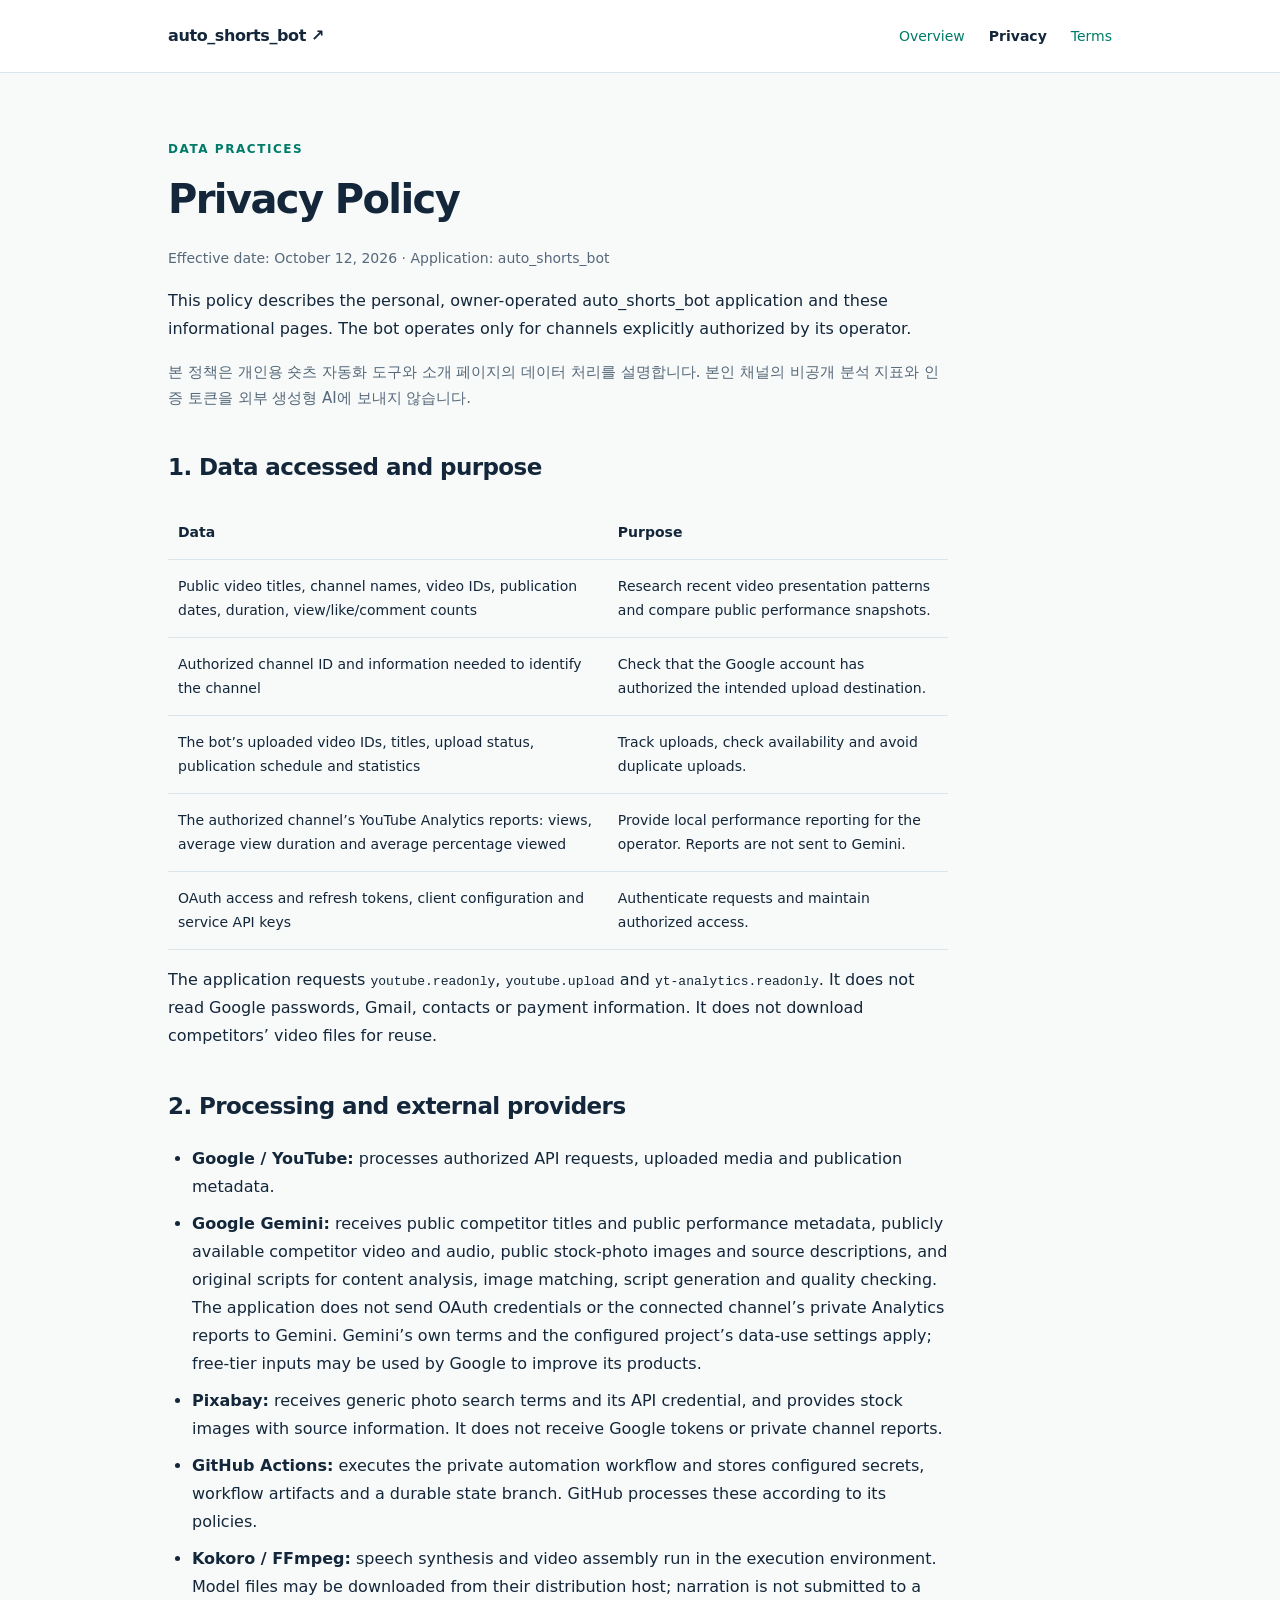
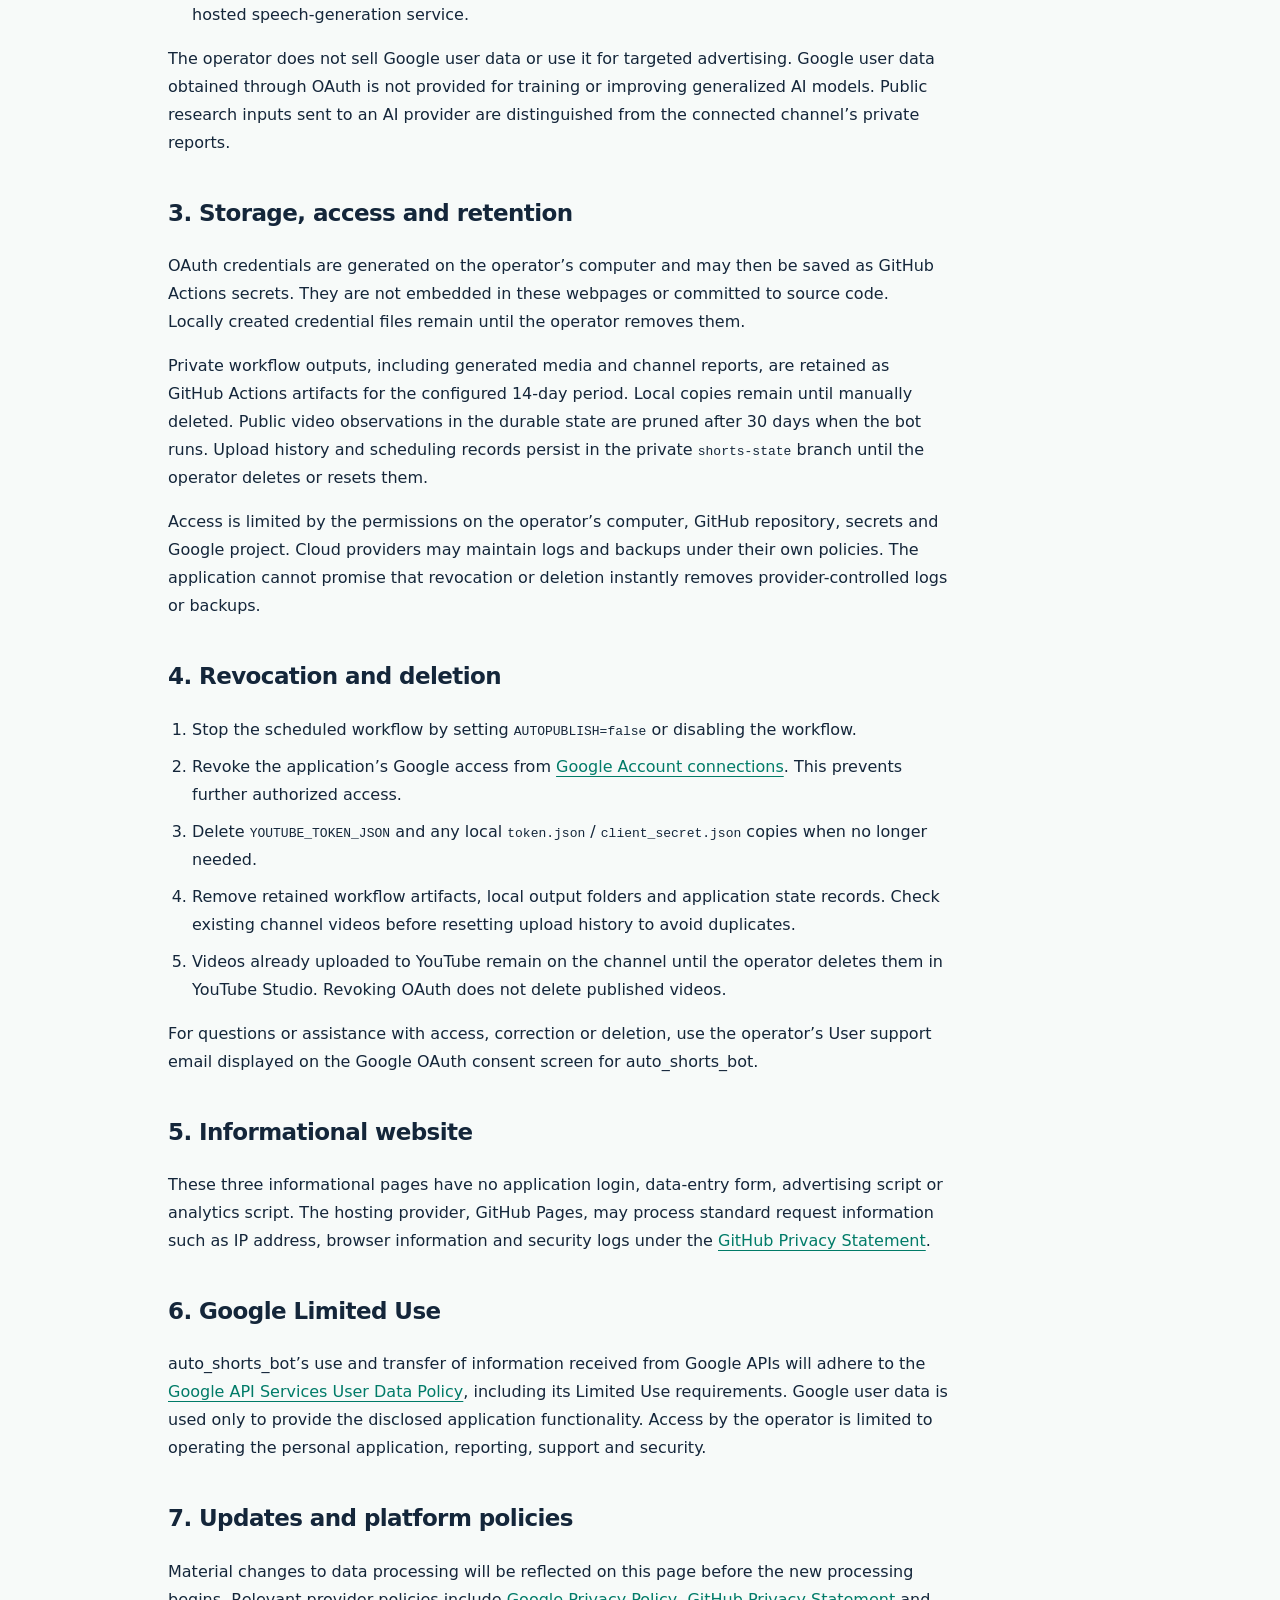
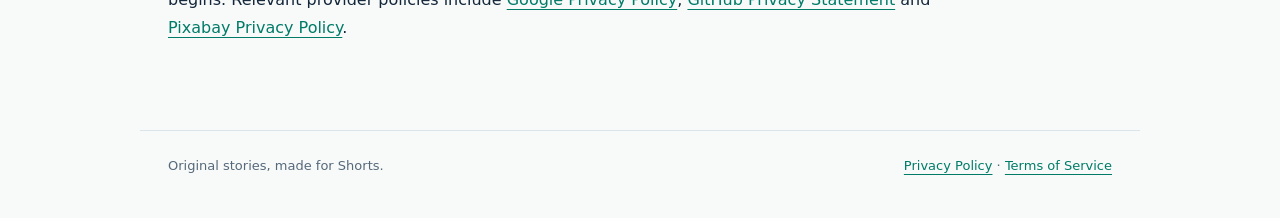
==== commit f094c662: "Describe public video and audio inputs used for editorial research" ====
--- a/privacy.html
+++ b/privacy.html
@@ -1 +1 @@
-<!doctype html><html lang="en"><head><meta charset="utf-8"><meta name="viewport" content="width=device-width, initial-scale=1"><title>Privacy Policy | auto_shorts_bot</title><meta name="description" content="How auto_shorts_bot accesses, processes, stores, shares and deletes Google and YouTube data."><meta name="robots" content="noindex,follow"><link rel="canonical" href="https://tesachikku.github.io/auto-shorts-pages/privacy.html"><link rel="stylesheet" href="style.css"></head><body><header><div class="bar"><a class="brand" href="index.html">auto_shorts_bot<span aria-hidden="true"> ↗</span></a><nav aria-label="Main navigation"><a href="index.html">Overview</a><a href="privacy.html" aria-current="page">Privacy</a><a href="terms.html">Terms</a></nav></div></header><main><article class="doc"><div class="label">Data practices</div><h1>Privacy Policy</h1><p class="meta">Effective date: October 12, 2026 · Application: auto_shorts_bot</p><p>This policy describes the personal, owner-operated auto_shorts_bot application and these informational pages. The bot operates only for channels explicitly authorized by its operator.</p><p class="korean" lang="ko">본 정책은 개인용 숏츠 자동화 도구와 소개 페이지의 데이터 처리를 설명합니다. 본인 채널의 비공개 분석 지표와 인증 토큰을 외부 생성형 AI에 보내지 않습니다.</p><h2>1. Data accessed and purpose</h2><table><thead><tr><th>Data</th><th>Purpose</th></tr></thead><tbody><tr><td>Public video titles, channel names, video IDs, publication dates, duration, view/like/comment counts</td><td>Research recent video presentation patterns and compare public performance snapshots.</td></tr><tr><td>Authorized channel ID and information needed to identify the channel</td><td>Check that the Google account has authorized the intended upload destination.</td></tr><tr><td>The bot’s uploaded video IDs, titles, upload status, publication schedule and statistics</td><td>Track uploads, check availability and avoid duplicate uploads.</td></tr><tr><td>The authorized channel’s YouTube Analytics reports: views, average view duration and average percentage viewed</td><td>Provide local performance reporting for the operator. Reports are not sent to Gemini.</td></tr><tr><td>OAuth access and refresh tokens, client configuration and service API keys</td><td>Authenticate requests and maintain authorized access.</td></tr></tbody></table><p>The application requests <code>youtube.readonly</code>, <code>youtube.upload</code> and <code>yt-analytics.readonly</code>. It does not read Google passwords, Gmail, contacts or payment information. It does not download competitors’ video files for reuse.</p><h2>2. Processing and external providers</h2><ul><li><strong>Google / YouTube:</strong> processes authorized API requests, uploaded media and publication metadata.</li><li><strong>Google Gemini:</strong> receives public competitor titles and public performance metadata, public stock-photo images and source descriptions, and original fictional scripts for image matching, script generation and quality checking. The application does not send OAuth credentials or the connected channel’s private Analytics reports to Gemini. Gemini’s own terms and the configured project’s data-use settings apply; free-tier inputs may be used by Google to improve its products.</li><li><strong>Pixabay:</strong> receives generic photo search terms and its API credential, and provides stock images with source information. It does not receive Google tokens or private channel reports.</li><li><strong>GitHub Actions:</strong> executes the private automation workflow and stores configured secrets, workflow artifacts and a durable state branch. GitHub processes these according to its policies.</li><li><strong>Kokoro / FFmpeg:</strong> speech synthesis and video assembly run in the execution environment. Model files may be downloaded from their distribution host; narration is not submitted to a hosted speech-generation service.</li></ul><p>The operator does not sell Google user data or use it for targeted advertising. Google user data obtained through OAuth is not provided for training or improving generalized AI models. Public research inputs sent to an AI provider are distinguished from the connected channel’s private reports.</p><h2>3. Storage, access and retention</h2><p>OAuth credentials are generated on the operator’s computer and may then be saved as GitHub Actions secrets. They are not embedded in these webpages or committed to source code. Locally created credential files remain until the operator removes them.</p><p>Private workflow outputs, including generated media and channel reports, are retained as GitHub Actions artifacts for the configured 14-day period. Local copies remain until manually deleted. Public video observations in the durable state are pruned after 30 days when the bot runs. Upload history and scheduling records persist in the private <code>shorts-state</code> branch until the operator deletes or resets them.</p><p>Access is limited by the permissions on the operator’s computer, GitHub repository, secrets and Google project. Cloud providers may maintain logs and backups under their own policies. The application cannot promise that revocation or deletion instantly removes provider-controlled logs or backups.</p><h2>4. Revocation and deletion</h2><ol><li>Stop the scheduled workflow by setting <code>AUTOPUBLISH=false</code> or disabling the workflow.</li><li>Revoke the application’s Google access from <a href="https://myaccount.google.com/connections">Google Account connections</a>. This prevents further authorized access.</li><li>Delete <code>YOUTUBE_TOKEN_JSON</code> and any local <code>token.json</code> / <code>client_secret.json</code> copies when no longer needed.</li><li>Remove retained workflow artifacts, local output folders and application state records. Check existing channel videos before resetting upload history to avoid duplicates.</li><li>Videos already uploaded to YouTube remain on the channel until the operator deletes them in YouTube Studio. Revoking OAuth does not delete published videos.</li></ol><p>For questions or assistance with access, correction or deletion, use the operator’s User support email displayed on the Google OAuth consent screen for auto_shorts_bot.</p><h2>5. Informational website</h2><p>These three informational pages have no application login, data-entry form, advertising script or analytics script. The hosting provider, GitHub Pages, may process standard request information such as IP address, browser information and security logs under the <a href="https://docs.github.com/en/site-policy/privacy-policies/github-general-privacy-statement">GitHub Privacy Statement</a>.</p><h2>6. Google Limited Use</h2><p>auto_shorts_bot’s use and transfer of information received from Google APIs will adhere to the <a href="https://developers.google.com/terms/api-services-user-data-policy">Google API Services User Data Policy</a>, including its Limited Use requirements. Google user data is used only to provide the disclosed application functionality. Access by the operator is limited to operating the personal application, reporting, support and security.</p><h2>7. Updates and platform policies</h2><p>Material changes to data processing will be reflected on this page before the new processing begins. Relevant provider policies include <a href="https://policies.google.com/privacy">Google Privacy Policy</a>, <a href="https://docs.github.com/en/site-policy/privacy-policies/github-general-privacy-statement">GitHub Privacy Statement</a> and <a href="https://pixabay.com/service/privacy/">Pixabay Privacy Policy</a>.</p></article></main><footer><span>Original stories, made for Shorts.</span><span><a href="privacy.html">Privacy Policy</a> · <a href="terms.html">Terms of Service</a></span></footer></body></html>+<!doctype html><html lang="en"><head><meta charset="utf-8"><meta name="viewport" content="width=device-width, initial-scale=1"><title>Privacy Policy | auto_shorts_bot</title><meta name="description" content="How auto_shorts_bot accesses, processes, stores, shares and deletes Google and YouTube data."><meta name="robots" content="noindex,follow"><link rel="canonical" href="https://tesachikku.github.io/auto-shorts-pages/privacy.html"><link rel="stylesheet" href="style.css"></head><body><header><div class="bar"><a class="brand" href="index.html">auto_shorts_bot<span aria-hidden="true"> ↗</span></a><nav aria-label="Main navigation"><a href="index.html">Overview</a><a href="privacy.html" aria-current="page">Privacy</a><a href="terms.html">Terms</a></nav></div></header><main><article class="doc"><div class="label">Data practices</div><h1>Privacy Policy</h1><p class="meta">Effective date: October 12, 2026 · Application: auto_shorts_bot</p><p>This policy describes the personal, owner-operated auto_shorts_bot application and these informational pages. The bot operates only for channels explicitly authorized by its operator.</p><p class="korean" lang="ko">본 정책은 개인용 숏츠 자동화 도구와 소개 페이지의 데이터 처리를 설명합니다. 본인 채널의 비공개 분석 지표와 인증 토큰을 외부 생성형 AI에 보내지 않습니다.</p><h2>1. Data accessed and purpose</h2><table><thead><tr><th>Data</th><th>Purpose</th></tr></thead><tbody><tr><td>Public video titles, channel names, video IDs, publication dates, duration, view/like/comment counts</td><td>Research recent video presentation patterns and compare public performance snapshots.</td></tr><tr><td>Authorized channel ID and information needed to identify the channel</td><td>Check that the Google account has authorized the intended upload destination.</td></tr><tr><td>The bot’s uploaded video IDs, titles, upload status, publication schedule and statistics</td><td>Track uploads, check availability and avoid duplicate uploads.</td></tr><tr><td>The authorized channel’s YouTube Analytics reports: views, average view duration and average percentage viewed</td><td>Provide local performance reporting for the operator. Reports are not sent to Gemini.</td></tr><tr><td>OAuth access and refresh tokens, client configuration and service API keys</td><td>Authenticate requests and maintain authorized access.</td></tr></tbody></table><p>The application requests <code>youtube.readonly</code>, <code>youtube.upload</code> and <code>yt-analytics.readonly</code>. It does not read Google passwords, Gmail, contacts or payment information. It does not download competitors’ video files for reuse.</p><h2>2. Processing and external providers</h2><ul><li><strong>Google / YouTube:</strong> processes authorized API requests, uploaded media and publication metadata.</li><li><strong>Google Gemini:</strong> receives public competitor titles and public performance metadata, publicly available competitor video and audio, public stock-photo images and source descriptions, and original scripts for content analysis, image matching, script generation and quality checking. The application does not send OAuth credentials or the connected channel’s private Analytics reports to Gemini. Gemini’s own terms and the configured project’s data-use settings apply; free-tier inputs may be used by Google to improve its products.</li><li><strong>Pixabay:</strong> receives generic photo search terms and its API credential, and provides stock images with source information. It does not receive Google tokens or private channel reports.</li><li><strong>GitHub Actions:</strong> executes the private automation workflow and stores configured secrets, workflow artifacts and a durable state branch. GitHub processes these according to its policies.</li><li><strong>Kokoro / FFmpeg:</strong> speech synthesis and video assembly run in the execution environment. Model files may be downloaded from their distribution host; narration is not submitted to a hosted speech-generation service.</li></ul><p>The operator does not sell Google user data or use it for targeted advertising. Google user data obtained through OAuth is not provided for training or improving generalized AI models. Public research inputs sent to an AI provider are distinguished from the connected channel’s private reports.</p><h2>3. Storage, access and retention</h2><p>OAuth credentials are generated on the operator’s computer and may then be saved as GitHub Actions secrets. They are not embedded in these webpages or committed to source code. Locally created credential files remain until the operator removes them.</p><p>Private workflow outputs, including generated media and channel reports, are retained as GitHub Actions artifacts for the configured 14-day period. Local copies remain until manually deleted. Public video observations in the durable state are pruned after 30 days when the bot runs. Upload history and scheduling records persist in the private <code>shorts-state</code> branch until the operator deletes or resets them.</p><p>Access is limited by the permissions on the operator’s computer, GitHub repository, secrets and Google project. Cloud providers may maintain logs and backups under their own policies. The application cannot promise that revocation or deletion instantly removes provider-controlled logs or backups.</p><h2>4. Revocation and deletion</h2><ol><li>Stop the scheduled workflow by setting <code>AUTOPUBLISH=false</code> or disabling the workflow.</li><li>Revoke the application’s Google access from <a href="https://myaccount.google.com/connections">Google Account connections</a>. This prevents further authorized access.</li><li>Delete <code>YOUTUBE_TOKEN_JSON</code> and any local <code>token.json</code> / <code>client_secret.json</code> copies when no longer needed.</li><li>Remove retained workflow artifacts, local output folders and application state records. Check existing channel videos before resetting upload history to avoid duplicates.</li><li>Videos already uploaded to YouTube remain on the channel until the operator deletes them in YouTube Studio. Revoking OAuth does not delete published videos.</li></ol><p>For questions or assistance with access, correction or deletion, use the operator’s User support email displayed on the Google OAuth consent screen for auto_shorts_bot.</p><h2>5. Informational website</h2><p>These three informational pages have no application login, data-entry form, advertising script or analytics script. The hosting provider, GitHub Pages, may process standard request information such as IP address, browser information and security logs under the <a href="https://docs.github.com/en/site-policy/privacy-policies/github-general-privacy-statement">GitHub Privacy Statement</a>.</p><h2>6. Google Limited Use</h2><p>auto_shorts_bot’s use and transfer of information received from Google APIs will adhere to the <a href="https://developers.google.com/terms/api-services-user-data-policy">Google API Services User Data Policy</a>, including its Limited Use requirements. Google user data is used only to provide the disclosed application functionality. Access by the operator is limited to operating the personal application, reporting, support and security.</p><h2>7. Updates and platform policies</h2><p>Material changes to data processing will be reflected on this page before the new processing begins. Relevant provider policies include <a href="https://policies.google.com/privacy">Google Privacy Policy</a>, <a href="https://docs.github.com/en/site-policy/privacy-policies/github-general-privacy-statement">GitHub Privacy Statement</a> and <a href="https://pixabay.com/service/privacy/">Pixabay Privacy Policy</a>.</p></article></main><footer><span>Original stories, made for Shorts.</span><span><a href="privacy.html">Privacy Policy</a> · <a href="terms.html">Terms of Service</a></span></footer></body></html>
